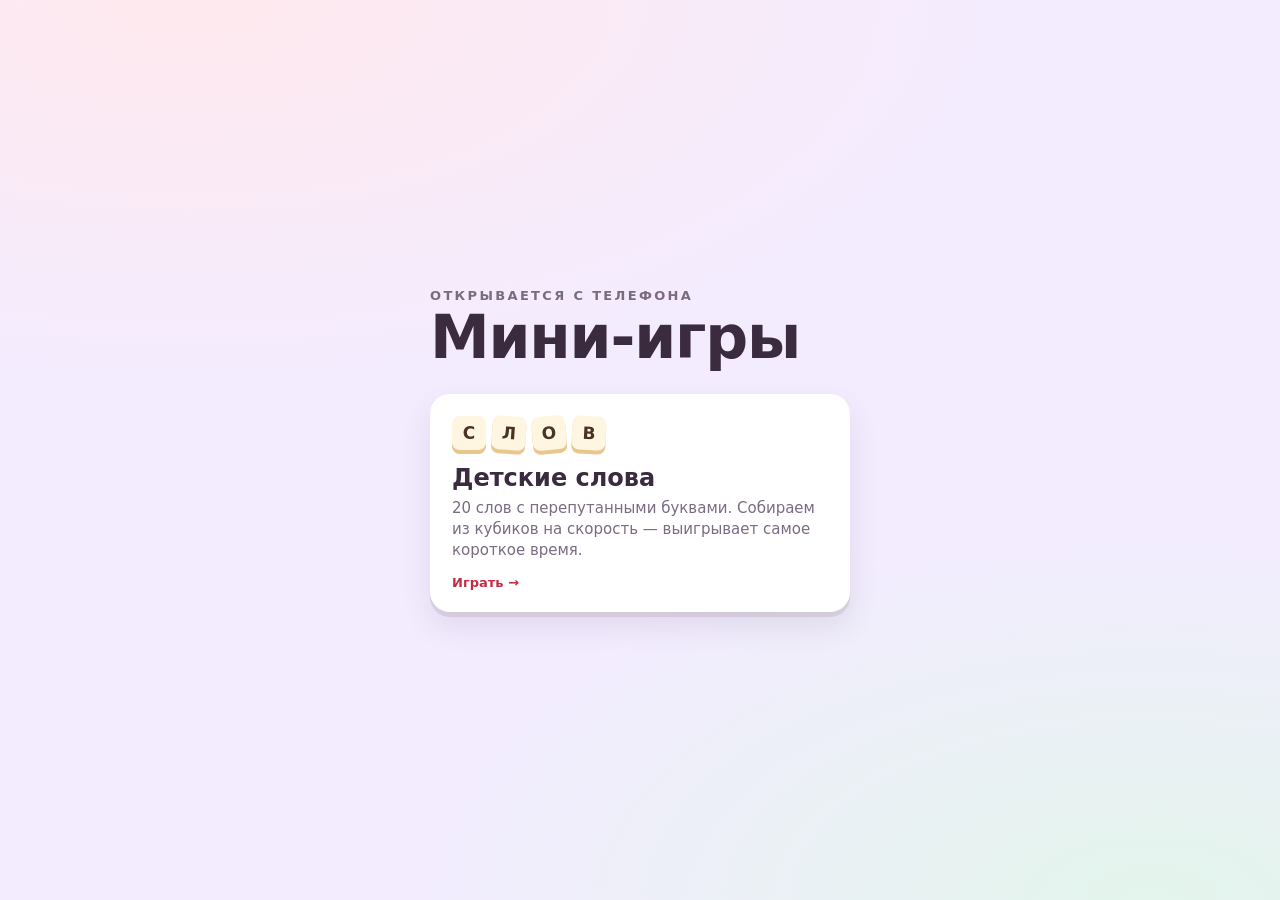
==== index.html @ a7dd3898 "Мини-игра «Детские слова» 20 слов на детскую тему с перепутанными буквами. Слово собирается тапами п" ====
<!DOCTYPE html>
<html lang="ru">
<head>
<meta charset="utf-8">
<meta name="viewport" content="width=device-width, initial-scale=1, viewport-fit=cover">
<meta name="theme-color" content="#F3ECFF">
<title>Мини-игры</title>
<meta name="description" content="Небольшие игры для праздников — открываются на телефоне по ссылке.">
<link rel="icon" href="data:image/svg+xml,<svg xmlns='http://www.w3.org/2000/svg' viewBox='0 0 100 100'><text y='.9em' font-size='90'>🎲</text></svg>">
<style>
  :root {
    --ink: #3A2B3F;
    --ink-soft: #7A6B82;
    --accent-ink: #C22B45;
    --font: ui-rounded, "SF Pro Rounded", "Nunito", system-ui, -apple-system, "Segoe UI", Roboto, sans-serif;
  }
  * { box-sizing: border-box; }
  body {
    margin: 0;
    min-height: 100svh;
    display: grid;
    place-items: center;
    padding: 24px;
    font-family: var(--font);
    color: var(--ink);
    background: #F3ECFF;
    background-image:
      radial-gradient(120% 80% at 15% 0%, #FFE9EE 0%, transparent 55%),
      radial-gradient(100% 70% at 90% 100%, #E3F5EC 0%, transparent 60%);
    -webkit-text-size-adjust: 100%;
  }
  .wrap { width: min(420px, 100%); }
  .eyebrow {
    margin: 0 0 6px;
    font-size: 13px; font-weight: 700;
    letter-spacing: .18em; text-transform: uppercase;
    color: var(--ink-soft);
  }
  h1 {
    margin: 0 0 28px;
    font-size: clamp(40px, 13vw, 60px);
    line-height: .95; font-weight: 800; letter-spacing: -.02em;
  }
  .card {
    display: block;
    padding: 22px;
    background: #fff;
    border-radius: 20px;
    text-decoration: none;
    color: inherit;
    box-shadow: 0 5px 0 rgba(58, 43, 63, .1), 0 14px 30px rgba(58, 43, 63, .1);
    transition: transform .14s ease, box-shadow .14s ease;
  }
  .card:active { transform: translateY(3px); box-shadow: 0 2px 0 rgba(58, 43, 63, .1); }
  .card__name { font-size: 24px; font-weight: 800; }
  .card__desc { margin: 6px 0 0; font-size: 15px; line-height: 1.4; color: var(--ink-soft); }
  .card__meta { margin: 14px 0 0; font-size: 13px; font-weight: 700; color: var(--accent-ink); }
  .cubes { display: flex; gap: 6px; margin-bottom: 14px; }
  .cube {
    width: 34px; height: 34px;
    display: grid; place-items: center;
    font-size: 17px; font-weight: 800; color: #4A3320;
    background: #FFF6E2;
    border-radius: 22%;
    box-shadow: 0 4px 0 #E8C68C;
  }
  .cube:nth-child(2) { transform: rotate(4deg); }
  .cube:nth-child(3) { transform: rotate(-5deg); }
  .cube:nth-child(4) { transform: rotate(3deg); }
  a:focus-visible { outline: 3px solid var(--accent-ink); outline-offset: 3px; }
</style>
</head>
<body>
  <div class="wrap">
    <p class="eyebrow">Открывается с телефона</p>
    <h1>Мини-игры</h1>

    <a class="card" href="words/">
      <div class="cubes" aria-hidden="true">
        <span class="cube">С</span><span class="cube">Л</span><span class="cube">О</span><span class="cube">В</span>
      </div>
      <div class="card__name">Детские слова</div>
      <p class="card__desc">20 слов с перепутанными буквами. Собираем из кубиков на скорость — выигрывает самое короткое время.</p>
      <p class="card__meta">Играть →</p>
    </a>
  </div>
</body>
</html>
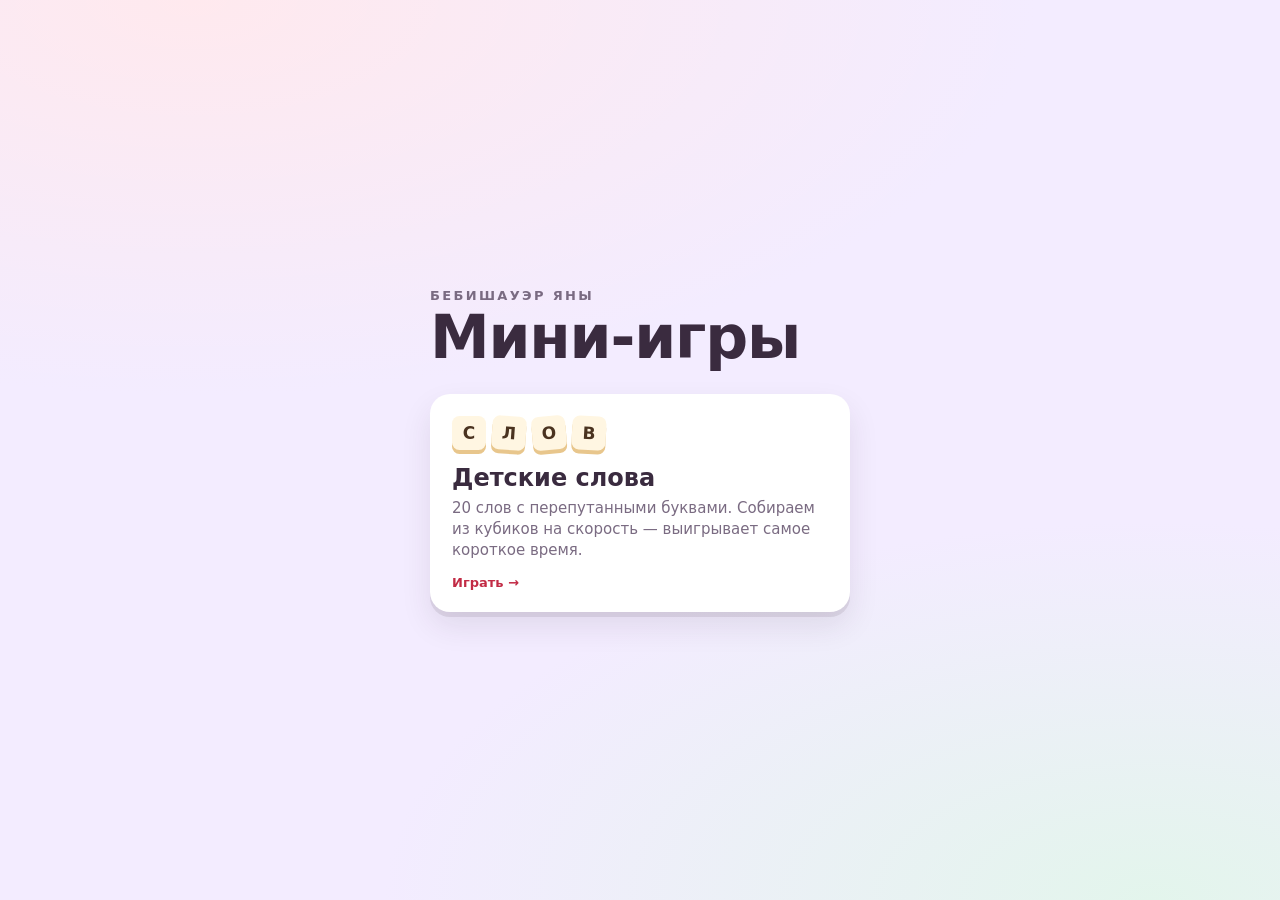
==== commit 067ff28e: "Оформление под бебишауэр Яны - имя на титуле, на финальной открытке и в тексте результата; - горошек" ====
--- a/index.html
+++ b/index.html
@@ -72,7 +72,7 @@
 </head>
 <body>
   <div class="wrap">
-    <p class="eyebrow">Открывается с телефона</p>
+    <p class="eyebrow">Бебишауэр Яны</p>
     <h1>Мини-игры</h1>
 
     <a class="card" href="words/">
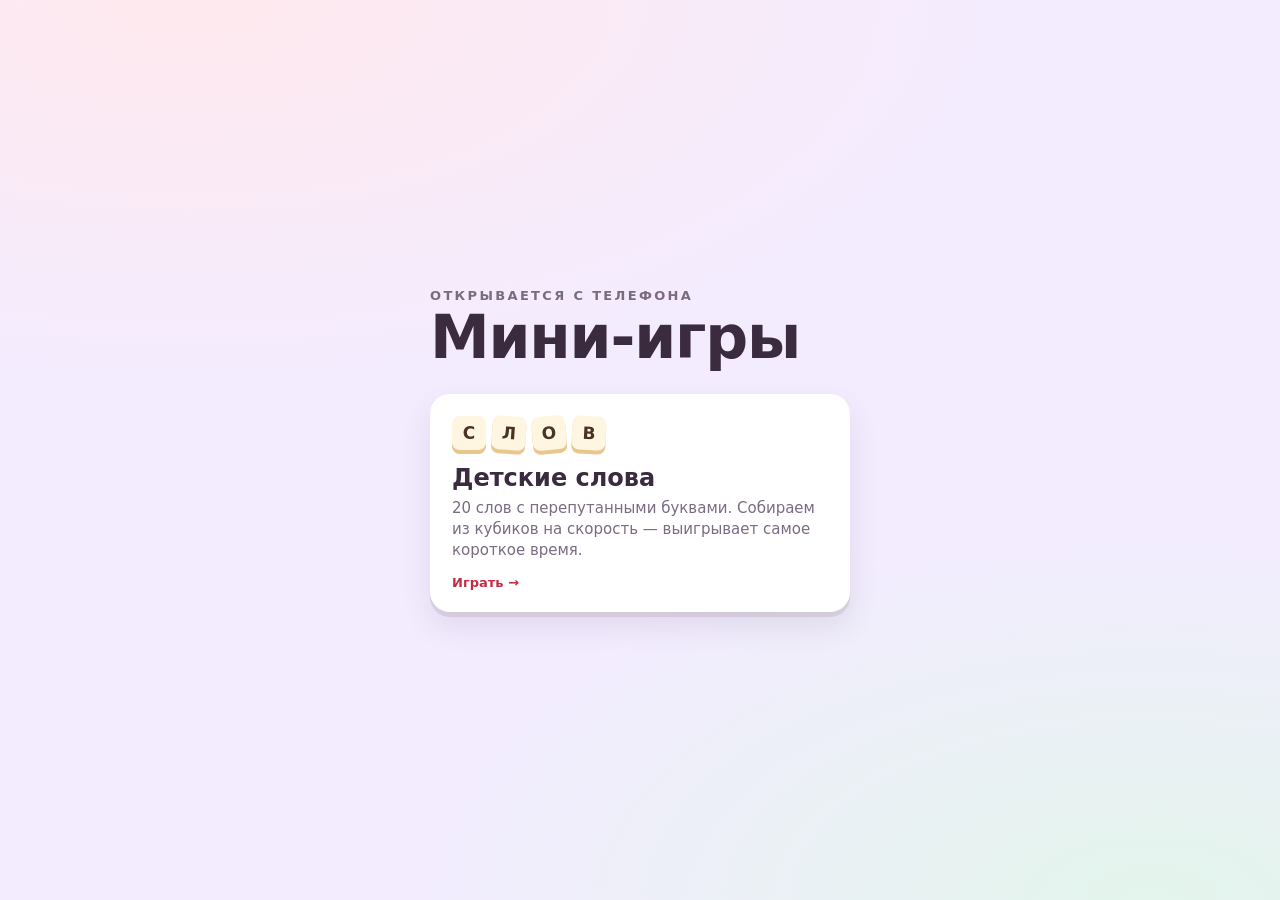
==== commit 243cd745: "Конфетти за каждое верное слово, оформление без привязки к празднику - залп из 12 бумажек над доской" ====
--- a/index.html
+++ b/index.html
@@ -72,7 +72,7 @@
 </head>
 <body>
   <div class="wrap">
-    <p class="eyebrow">Бебишауэр Яны</p>
+    <p class="eyebrow">Открывается с телефона</p>
     <h1>Мини-игры</h1>
 
     <a class="card" href="words/">
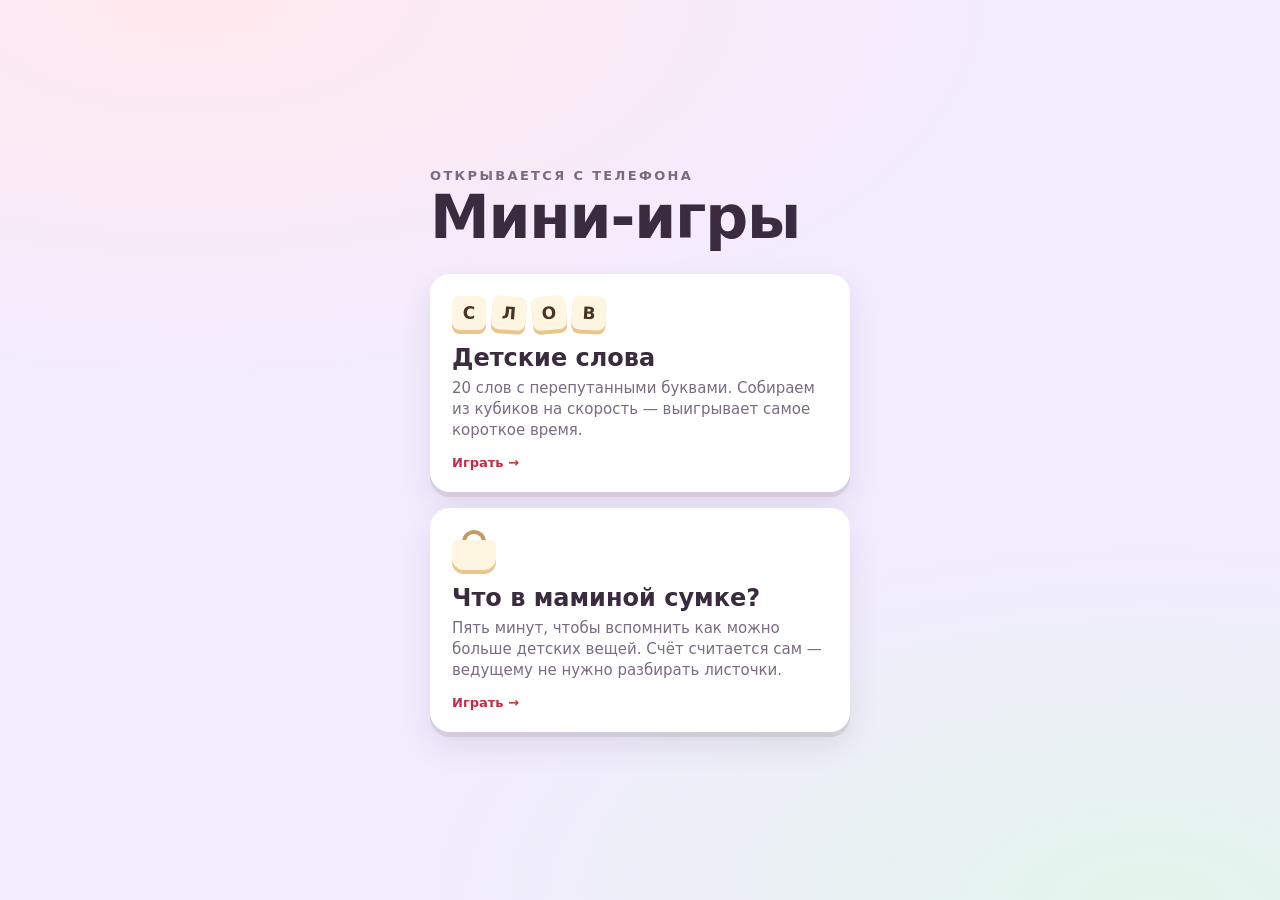
==== commit de5aed66: "Игра «Что в маминой сумке?» Пять минут на то, чтобы вспомнить детские вещи. Подсчёт целиком на устро" ====
--- a/index.html
+++ b/index.html
@@ -55,7 +55,20 @@
   .card__name { font-size: 24px; font-weight: 800; }
   .card__desc { margin: 6px 0 0; font-size: 15px; line-height: 1.4; color: var(--ink-soft); }
   .card__meta { margin: 14px 0 0; font-size: 13px; font-weight: 700; color: var(--accent-ink); }
+  .card + .card { margin-top: 16px; }
   .cubes { display: flex; gap: 6px; margin-bottom: 14px; }
+  .bag-mini { position: relative; width: 44px; height: 40px; margin-bottom: 14px; }
+  .bag-mini__handle {
+    position: absolute; top: 0; left: 50%;
+    width: 24px; height: 12px; margin-left: -12px;
+    border: 4px solid #C89A5B; border-bottom: 0; border-radius: 14px 14px 0 0;
+  }
+  .bag-mini__body {
+    position: absolute; bottom: 0; left: 0;
+    width: 44px; height: 30px;
+    background: #FFF6E2; border-radius: 6px 6px 12px 12px;
+    box-shadow: 0 4px 0 #E8C68C;
+  }
   .cube {
     width: 34px; height: 34px;
     display: grid; place-items: center;
@@ -83,6 +96,16 @@
       <p class="card__desc">20 слов с перепутанными буквами. Собираем из кубиков на скорость — выигрывает самое короткое время.</p>
       <p class="card__meta">Играть →</p>
     </a>
+
+    <a class="card" href="bag/">
+      <div class="bag-mini" aria-hidden="true">
+        <span class="bag-mini__handle"></span>
+        <span class="bag-mini__body"></span>
+      </div>
+      <div class="card__name">Что в маминой сумке?</div>
+      <p class="card__desc">Пять минут, чтобы вспомнить как можно больше детских вещей. Счёт считается сам — ведущему не нужно разбирать листочки.</p>
+      <p class="card__meta">Играть →</p>
+    </a>
   </div>
 </body>
 </html>
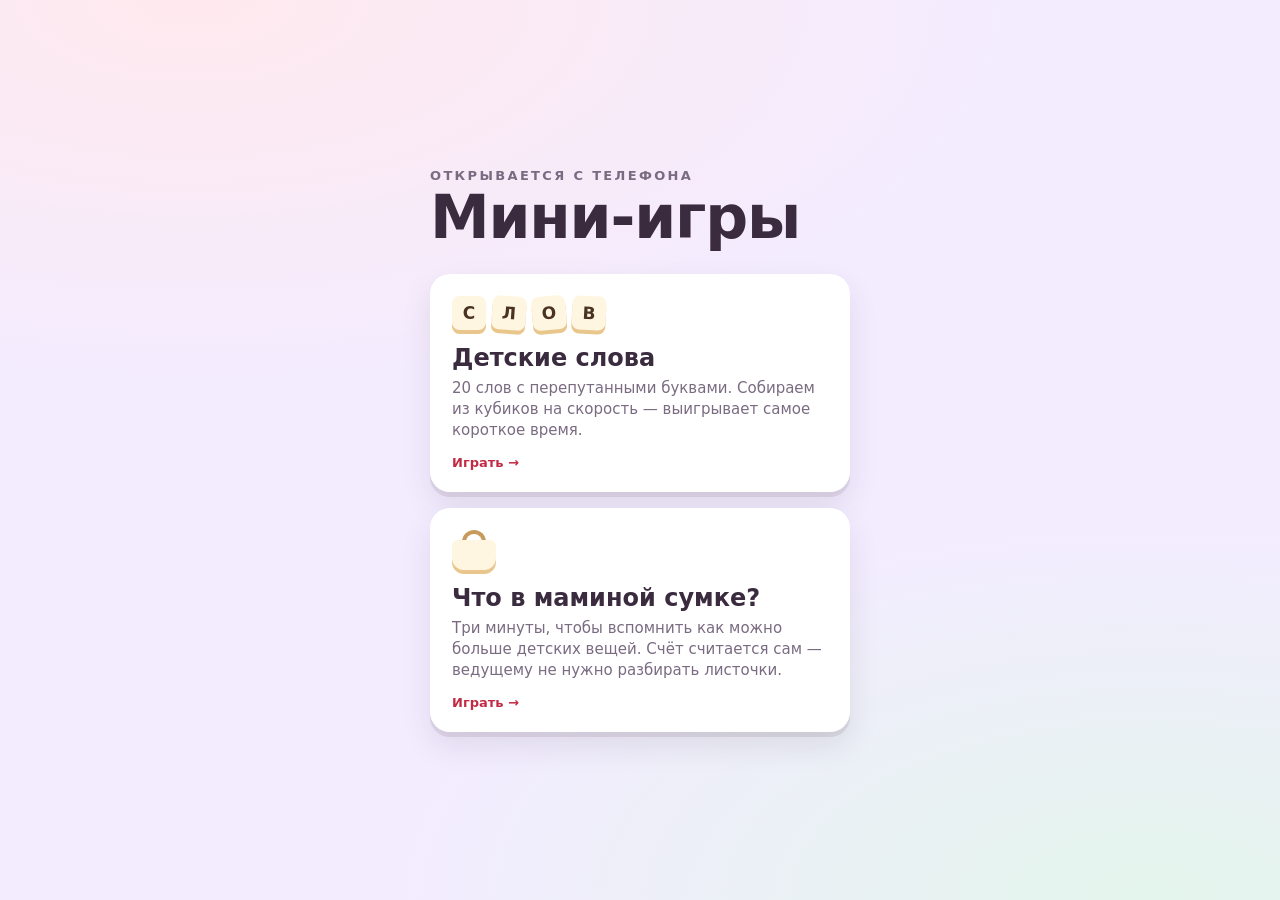
==== commit f55d58ea: "Раунд «маминой сумки» сокращён до трёх минут Вехи сдвинуты под новую длительность (8/15/22/30 вместо" ====
--- a/index.html
+++ b/index.html
@@ -103,7 +103,7 @@
         <span class="bag-mini__body"></span>
       </div>
       <div class="card__name">Что в маминой сумке?</div>
-      <p class="card__desc">Пять минут, чтобы вспомнить как можно больше детских вещей. Счёт считается сам — ведущему не нужно разбирать листочки.</p>
+      <p class="card__desc">Три минуты, чтобы вспомнить как можно больше детских вещей. Счёт считается сам — ведущему не нужно разбирать листочки.</p>
       <p class="card__meta">Играть →</p>
     </a>
   </div>
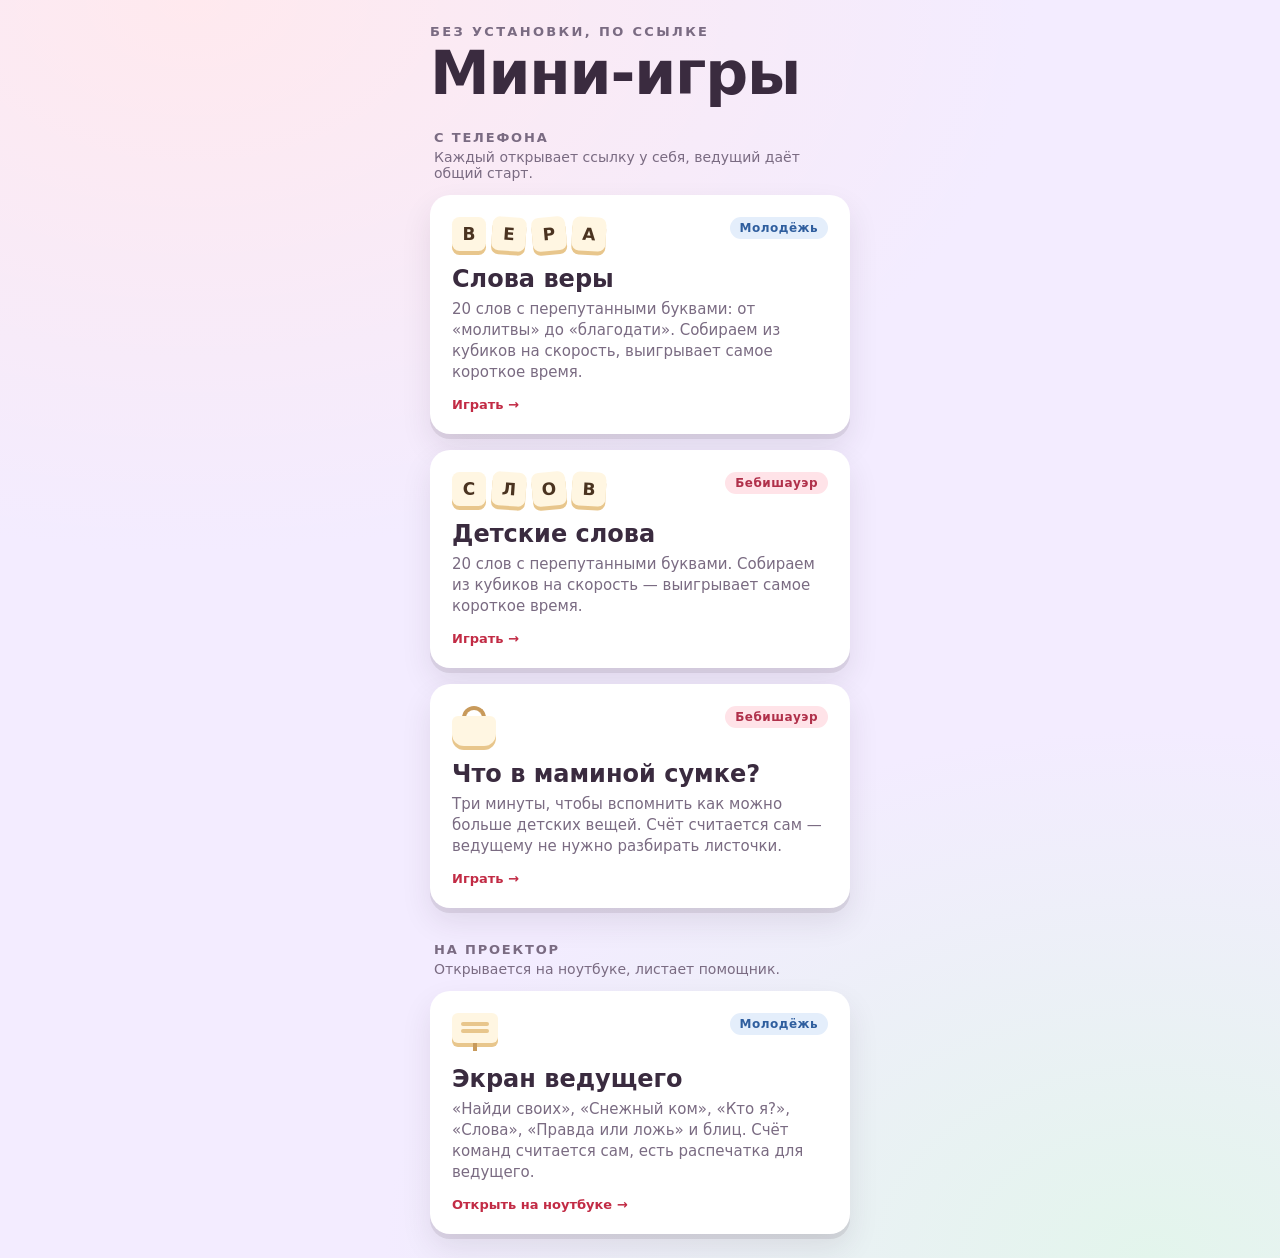
==== commit 5df7f74f: "Одна версия вместо трёх: игры по разделам с пометкой темы «Слова веры» и экран ведущего переехали из" ====
--- a/index.html
+++ b/index.html
@@ -5,7 +5,7 @@
 <meta name="viewport" content="width=device-width, initial-scale=1, viewport-fit=cover">
 <meta name="theme-color" content="#F3ECFF">
 <title>Мини-игры</title>
-<meta name="description" content="Небольшие игры для праздников — открываются на телефоне по ссылке.">
+<meta name="description" content="Небольшие игры для праздников и встреч: с телефона и для проектора.">
 <link rel="icon" href="data:image/svg+xml,<svg xmlns='http://www.w3.org/2000/svg' viewBox='0 0 100 100'><text y='.9em' font-size='90'>🎲</text></svg>">
 <style>
   :root {
@@ -80,17 +80,80 @@
   .cube:nth-child(2) { transform: rotate(4deg); }
   .cube:nth-child(3) { transform: rotate(-5deg); }
   .cube:nth-child(4) { transform: rotate(3deg); }
+  .card__head {
+    display: flex;
+    align-items: flex-start;
+    justify-content: space-between;
+    gap: 12px;
+    margin-bottom: 14px;
+  }
+  .card__head .cubes, .card__head .bag-mini { margin-bottom: 0; }
+  /* Пометка темы: для какого праздника готовилась игра */
+  .tag {
+    flex: none;
+    padding: 4px 10px;
+    font-size: 12px; font-weight: 800;
+    letter-spacing: .04em;
+    border-radius: 99px;
+  }
+  .tag--youth { color: #2F5E9E; background: #E4EEFB; }
+  .tag--baby  { color: #B0304A; background: #FFE3E8; }
+  .section {
+    margin: 34px 4px 4px;
+    font-size: 13px; font-weight: 800;
+    letter-spacing: .14em; text-transform: uppercase;
+    color: var(--ink-soft);
+  }
+  .section:first-of-type { margin-top: 0; }
+  .section__hint { margin: 0 4px 14px; font-size: 14px; color: var(--ink-soft); }
+  .screen-mini { position: relative; width: 46px; height: 38px; }
+  .screen-mini__face {
+    position: absolute; top: 0; left: 0;
+    width: 46px; height: 30px;
+    background: #FFF6E2; border-radius: 6px;
+    box-shadow: 0 4px 0 #E8C68C;
+  }
+  .screen-mini__face::after {
+    content: '';
+    position: absolute; left: 9px; top: 9px;
+    width: 28px; height: 4px; border-radius: 2px;
+    background: #E8C68C;
+    box-shadow: 0 7px 0 #E8C68C;
+  }
+  .screen-mini__leg {
+    position: absolute; bottom: 0; left: 50%;
+    width: 4px; height: 8px; margin-left: -2px;
+    background: #C89A5B;
+  }
   a:focus-visible { outline: 3px solid var(--accent-ink); outline-offset: 3px; }
 </style>
 </head>
 <body>
   <div class="wrap">
-    <p class="eyebrow">Открывается с телефона</p>
+    <p class="eyebrow">Без установки, по ссылке</p>
     <h1>Мини-игры</h1>
 
+    <h2 class="section">С телефона</h2>
+    <p class="section__hint">Каждый открывает ссылку у себя, ведущий даёт общий старт.</p>
+
+    <a class="card" href="faith-words/">
+      <div class="card__head">
+        <div class="cubes" aria-hidden="true">
+          <span class="cube">В</span><span class="cube">Е</span><span class="cube">Р</span><span class="cube">А</span>
+        </div>
+        <span class="tag tag--youth">Молодёжь</span>
+      </div>
+      <div class="card__name">Слова веры</div>
+      <p class="card__desc">20 слов с перепутанными буквами: от «молитвы» до «благодати». Собираем из кубиков на скорость, выигрывает самое короткое время.</p>
+      <p class="card__meta">Играть →</p>
+    </a>
+
     <a class="card" href="words/">
-      <div class="cubes" aria-hidden="true">
-        <span class="cube">С</span><span class="cube">Л</span><span class="cube">О</span><span class="cube">В</span>
+      <div class="card__head">
+        <div class="cubes" aria-hidden="true">
+          <span class="cube">С</span><span class="cube">Л</span><span class="cube">О</span><span class="cube">В</span>
+        </div>
+        <span class="tag tag--baby">Бебишауэр</span>
       </div>
       <div class="card__name">Детские слова</div>
       <p class="card__desc">20 слов с перепутанными буквами. Собираем из кубиков на скорость — выигрывает самое короткое время.</p>
@@ -98,14 +161,33 @@
     </a>
 
     <a class="card" href="bag/">
-      <div class="bag-mini" aria-hidden="true">
-        <span class="bag-mini__handle"></span>
-        <span class="bag-mini__body"></span>
+      <div class="card__head">
+        <div class="bag-mini" aria-hidden="true">
+          <span class="bag-mini__handle"></span>
+          <span class="bag-mini__body"></span>
+        </div>
+        <span class="tag tag--baby">Бебишауэр</span>
       </div>
       <div class="card__name">Что в маминой сумке?</div>
       <p class="card__desc">Три минуты, чтобы вспомнить как можно больше детских вещей. Счёт считается сам — ведущему не нужно разбирать листочки.</p>
       <p class="card__meta">Играть →</p>
     </a>
+
+    <h2 class="section">На проектор</h2>
+    <p class="section__hint">Открывается на ноутбуке, листает помощник.</p>
+
+    <a class="card" href="screen/">
+      <div class="card__head">
+        <div class="screen-mini" aria-hidden="true">
+          <span class="screen-mini__face"></span>
+          <span class="screen-mini__leg"></span>
+        </div>
+        <span class="tag tag--youth">Молодёжь</span>
+      </div>
+      <div class="card__name">Экран ведущего</div>
+      <p class="card__desc">«Найди своих», «Снежный ком», «Кто я?», «Слова», «Правда или ложь» и блиц. Счёт команд считается сам, есть распечатка для ведущего.</p>
+      <p class="card__meta">Открыть на ноутбуке →</p>
+    </a>
   </div>
 </body>
 </html>
